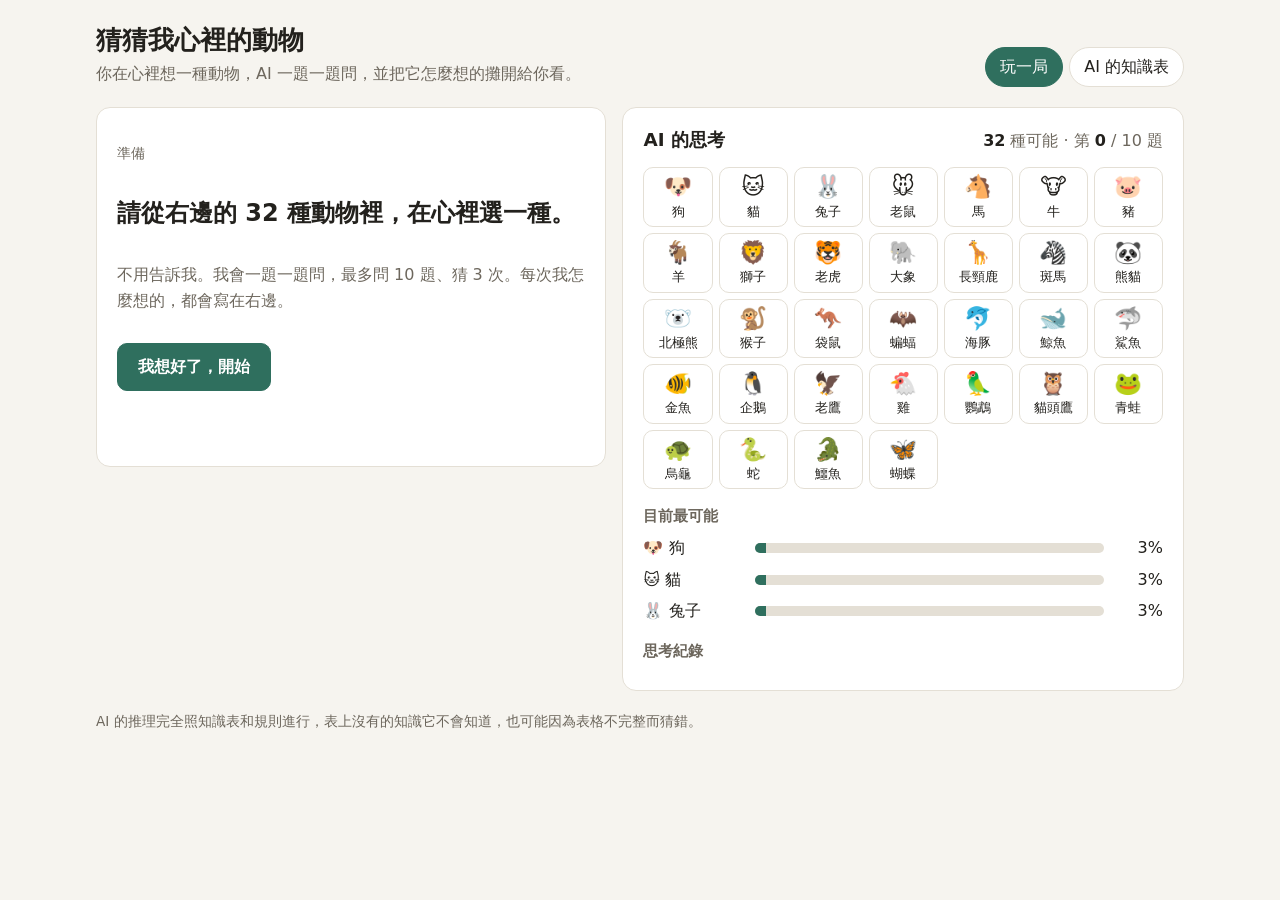
==== index.html @ 11b86e3d "Add files via upload" ====
<!doctype html>
<html lang="zh-Hant">
<head>
  <meta charset="utf-8">
  <meta name="viewport" content="width=device-width, initial-scale=1">
  <title>猜猜我心裡的動物</title>
  <meta name="description" content="你在心裡想一種動物，AI 一題一題問，並把推理過程攤開給你看。">
  <link rel="stylesheet" href="style.css?v=4">
</head>
<body>
  <header class="top">
    <div>
      <h1>猜猜我心裡的動物</h1>
      <p class="tagline">你在心裡想一種動物，AI 一題一題問，並把它怎麼想的攤開給你看。</p>
    </div>
    <nav class="tabs" aria-label="頁面">
      <button type="button" data-view="game" aria-pressed="true">玩一局</button>
      <button type="button" data-view="table" aria-pressed="false">AI 的知識表</button>
    </nav>
  </header>

  <main id="view-game" class="layout">
    <section class="card stage" id="stage" aria-live="polite"></section>

    <aside class="card think" aria-label="AI 的思考">
      <div class="think-head">
        <h2>AI 的思考</h2>
        <p class="stat"><strong id="alive-count">32</strong> 種可能 · 第 <strong id="qno">0</strong> / <span id="qmax">10</span> 題</p>
      </div>
      <div id="chips" class="chips"></div>
      <h3>目前最可能</h3>
      <ol id="top" class="top-list"></ol>
      <h3>思考紀錄</h3>
      <ol id="log" class="log"></ol>
    </aside>
  </main>

  <main id="view-table" class="table-view" hidden>
    <section class="card">
      <h2>AI 是怎麼被教會的</h2>
      <ol class="rules">
        <li><strong>知識表：</strong>下面這張表記錄每種動物有哪些特徵。AI 只知道表上的東西。</li>
        <li><strong>選題規則：</strong>每次挑一題，讓「回答是」和「回答否」留下的可能性最接近一半，這樣每題都能刪掉最多。</li>
        <li><strong>容錯規則：</strong>你的答案和表不合時，AI 不會直接刪掉那種動物，只把可能性降成原本的 5%，因為你也可能答錯。</li>
        <li><strong>開口規則：</strong>最可能的動物把握度到 75%、問滿 10 題，或剩下的問題分不開時，AI 就猜。最多猜 3 次。</li>
        <li><strong>學習：</strong>猜錯後，你可以教 AI 修正表格。修正只存在這台瀏覽器裡，顯示成黃色格子。</li>
      </ol>
      <p class="taught-note" id="taught-note"></p>
      <button type="button" class="ghost" id="reset-taught">清除我教過的修正</button>
    </section>
    <section class="card table-wrap">
      <table id="kb-table"></table>
    </section>
  </main>

  <footer class="foot">
    AI 的推理完全照知識表和規則進行，表上沒有的知識它不會知道，也可能因為表格不完整而猜錯。
  </footer>

  <script type="module" src="app.js?v=4"></script>
</body>
</html>
---- style.css ----
:root {
  --bg: #f6f4ef;
  --card: #ffffff;
  --ink: #23211d;
  --muted: #6d675d;
  --line: #e4dfd5;
  --accent: #2f6f5e;
  --accent-ink: #ffffff;
  --accent-soft: #e2efe9;
  --warn-soft: #fbf0c9;
  --no: #8a4b3c;
  --bar: #2f6f5e;
  --out: 0.22;
}
@media (prefers-color-scheme: dark) {
  :root:not([data-theme="light"]) {
    --bg: #171816;
    --card: #222420;
    --ink: #ecebe6;
    --muted: #a6a398;
    --line: #34362f;
    --accent: #6cc2a6;
    --accent-ink: #10201b;
    --accent-soft: #1f3a32;
    --warn-soft: #4a4020;
    --no: #e09a87;
    --bar: #6cc2a6;
    --out: 0.25;
  }
}
:root[data-theme="dark"] {
  --bg: #171816; --card: #222420; --ink: #ecebe6; --muted: #a6a398; --line: #34362f;
  --accent: #6cc2a6; --accent-ink: #10201b; --accent-soft: #1f3a32; --warn-soft: #4a4020;
  --no: #e09a87; --bar: #6cc2a6; --out: 0.25;
}

* { box-sizing: border-box; }
[hidden] { display: none !important; }
body {
  margin: 0;
  background: var(--bg);
  color: var(--ink);
  font-family: "Noto Sans TC", "Microsoft JhengHei", "PingFang TC", system-ui, sans-serif;
  line-height: 1.6;
}
h1, h2, h3 { line-height: 1.3; margin: 0; }
h1 { font-size: 1.6rem; }
h2 { font-size: 1.15rem; }
h3 { font-size: 0.95rem; color: var(--muted); margin: 18px 0 8px; font-weight: 600; }
button { font: inherit; cursor: pointer; }
button:disabled { cursor: default; opacity: 0.5; }

.top {
  max-width: 1120px; margin: 0 auto; padding: 24px 16px 8px;
  display: flex; gap: 16px; align-items: flex-end; justify-content: space-between; flex-wrap: wrap;
}
.tagline { margin: 4px 0 0; color: var(--muted); }
.tabs { display: flex; gap: 6px; }
.tabs button {
  border: 1px solid var(--line); background: var(--card); color: var(--ink);
  padding: 6px 14px; border-radius: 999px;
}
.tabs button[aria-pressed="true"] { background: var(--accent); color: var(--accent-ink); border-color: var(--accent); }

.layout {
  max-width: 1120px; margin: 0 auto; padding: 12px 16px;
  display: grid; grid-template-columns: minmax(0, 1fr) minmax(0, 1.1fr); gap: 16px; align-items: start;
}
.card { background: var(--card); border: 1px solid var(--line); border-radius: 14px; padding: 20px; }

/* 左邊：問答 */
.stage { min-height: 360px; display: flex; flex-direction: column; gap: 14px; }
.step-label { color: var(--muted); font-size: 0.9rem; }
.question { font-size: 1.5rem; font-weight: 700; margin: 0; }
.answers { display: flex; gap: 10px; flex-wrap: wrap; }
.btn {
  border: 1px solid var(--line); background: var(--card); color: var(--ink);
  padding: 10px 20px; border-radius: 10px; font-weight: 600;
}
.btn.primary { background: var(--accent); color: var(--accent-ink); border-color: var(--accent); }
.btn.no { color: var(--no); }
.ghost { border: 1px solid var(--line); background: transparent; color: var(--ink); padding: 6px 12px; border-radius: 8px; }
.why { background: var(--accent-soft); border-radius: 10px; padding: 12px 14px; }
.why strong { display: block; margin-bottom: 2px; }
.thinking { color: var(--muted); }
.thinking::after { content: "…"; animation: dots 1s steps(3) infinite; }
@keyframes dots { 0% { content: "."; } 33% { content: ".."; } 66% { content: "..."; } }
.guess-emoji { font-size: 4.5rem; line-height: 1; }
.guess-name { font-size: 1.8rem; font-weight: 700; }
.muted { color: var(--muted); }
.pick-grid { display: grid; grid-template-columns: repeat(auto-fill, minmax(84px, 1fr)); gap: 8px; }
.pick-grid button {
  border: 1px solid var(--line); background: var(--card); color: var(--ink);
  border-radius: 10px; padding: 8px 4px; display: flex; flex-direction: column; align-items: center;
}
.pick-grid .e { font-size: 1.6rem; }
.review { margin: 0; padding-left: 20px; }
.review li { margin-bottom: 6px; }

/* 右邊：思考面板 */
.think-head { display: flex; justify-content: space-between; align-items: baseline; gap: 8px; flex-wrap: wrap; }
.stat { margin: 0; color: var(--muted); }
.stat strong { color: var(--ink); }
.chips { display: grid; grid-template-columns: repeat(auto-fill, minmax(64px, 1fr)); gap: 6px; margin-top: 14px; }
.chip {
  border: 1px solid var(--line); border-radius: 10px; padding: 4px 2px; text-align: center; font-size: 0.8rem;
  transition: opacity 0.5s, transform 0.5s, background 0.5s;
}
.chip .e { display: block; font-size: 1.4rem; line-height: 1.3; }
.chip.out { opacity: var(--out); transform: scale(0.94); }
.chip.lead { background: var(--accent-soft); border-color: var(--accent); }
.top-list { list-style: none; margin: 0; padding: 0; display: grid; gap: 6px; }
.top-list li { display: grid; grid-template-columns: 6.5em 1fr 3.2em; align-items: center; gap: 8px; }
.bar { height: 10px; background: var(--line); border-radius: 99px; overflow: hidden; }
.bar span { display: block; height: 100%; background: var(--bar); transition: width 0.5s; }
.pct { text-align: right; font-variant-numeric: tabular-nums; }
.log { margin: 0; padding-left: 20px; max-height: 300px; overflow-y: auto; font-size: 0.92rem; }
.log li { margin-bottom: 4px; animation: fade 0.35s ease-out; }
.log li.head { font-weight: 700; margin-top: 8px; }
@keyframes fade { from { opacity: 0; transform: translateY(4px); } to { opacity: 1; transform: none; } }

/* 知識表 */
.table-view { max-width: 1120px; margin: 0 auto; padding: 12px 16px; display: grid; gap: 16px; }
.rules { padding-left: 20px; margin: 10px 0; }
.rules li { margin-bottom: 6px; }
.taught-note { color: var(--muted); }
.table-wrap { overflow-x: auto; padding: 0; }
#kb-table { border-collapse: collapse; font-size: 0.85rem; min-width: 100%; }
#kb-table th, #kb-table td { border-bottom: 1px solid var(--line); padding: 6px 8px; text-align: center; white-space: nowrap; }
#kb-table th:first-child, #kb-table td:first-child { text-align: left; position: sticky; left: 0; background: var(--card); }
#kb-table thead th { color: var(--muted); font-weight: 600; }
#kb-table td.yes { color: var(--accent); font-weight: 700; }
#kb-table td.no { color: var(--line); }
#kb-table td.taught { background: var(--warn-soft); }

.foot { max-width: 1120px; margin: 0 auto; padding: 8px 16px 32px; color: var(--muted); font-size: 0.85rem; }

@media (max-width: 760px) {
  .layout { grid-template-columns: 1fr; }
  .stage { min-height: 0; }
  .question { font-size: 1.3rem; }
  .top-list li { grid-template-columns: 5.5em 1fr 3em; }
}
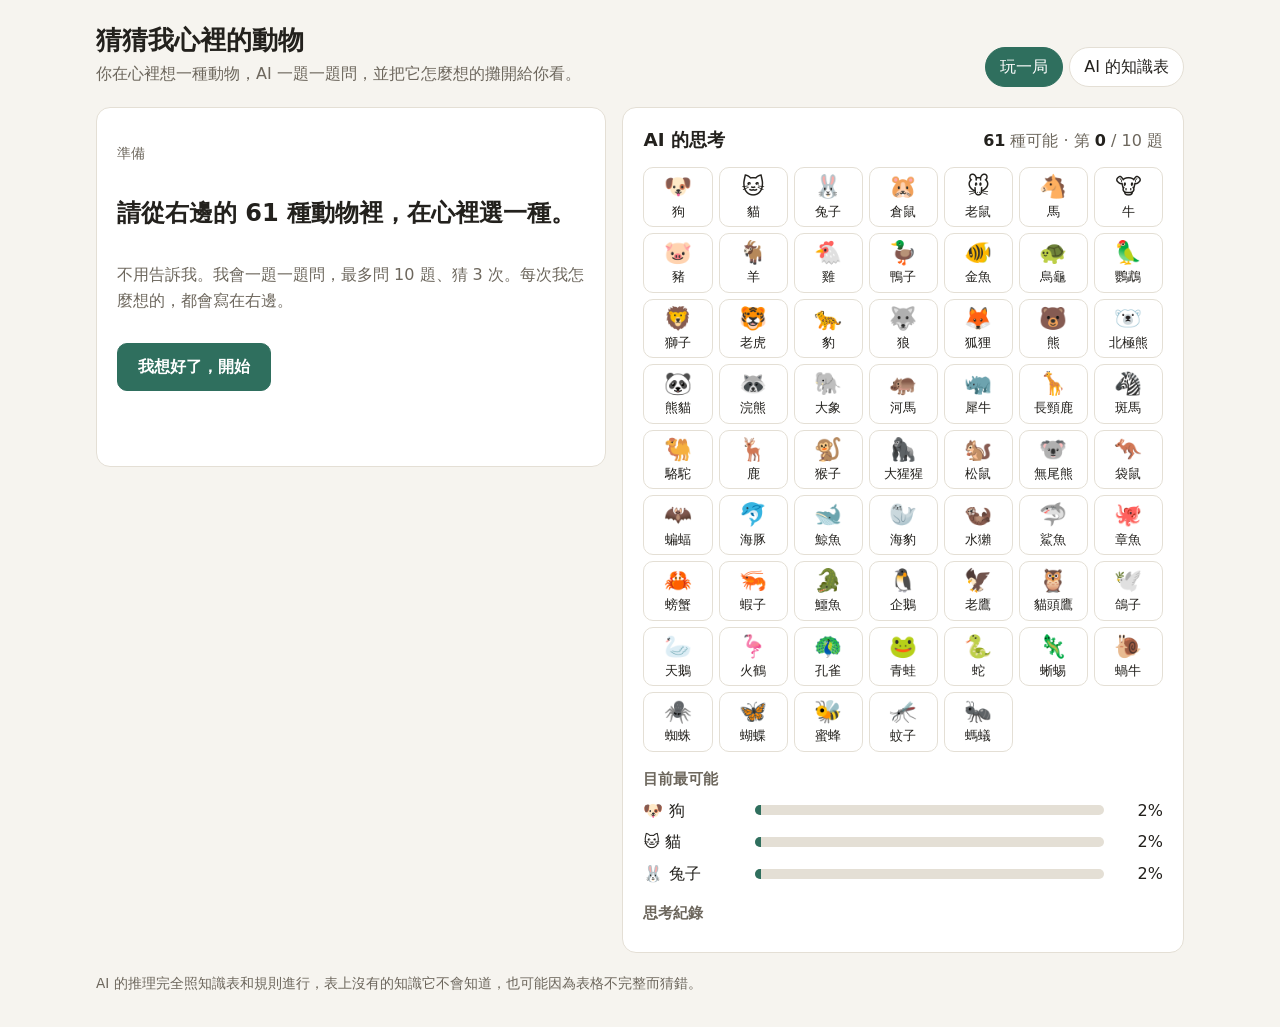
==== commit 30798f6e: "Add files via upload" ====
--- a/index.html
+++ b/index.html
@@ -5,7 +5,7 @@
   <meta name="viewport" content="width=device-width, initial-scale=1">
   <title>猜猜我心裡的動物</title>
   <meta name="description" content="你在心裡想一種動物，AI 一題一題問，並把推理過程攤開給你看。">
-  <link rel="stylesheet" href="style.css?v=4">
+  <link rel="stylesheet" href="style.css?v=5">
 </head>
 <body>
   <header class="top">
@@ -25,7 +25,7 @@
     <aside class="card think" aria-label="AI 的思考">
       <div class="think-head">
         <h2>AI 的思考</h2>
-        <p class="stat"><strong id="alive-count">32</strong> 種可能 · 第 <strong id="qno">0</strong> / <span id="qmax">10</span> 題</p>
+        <p class="stat"><strong id="alive-count"></strong> 種可能 · 第 <strong id="qno">0</strong> / <span id="qmax">10</span> 題</p>
       </div>
       <div id="chips" class="chips"></div>
       <h3>目前最可能</h3>
@@ -57,6 +57,6 @@
     AI 的推理完全照知識表和規則進行，表上沒有的知識它不會知道，也可能因為表格不完整而猜錯。
   </footer>
 
-  <script type="module" src="app.js?v=4"></script>
+  <script type="module" src="app.js?v=5"></script>
 </body>
 </html>
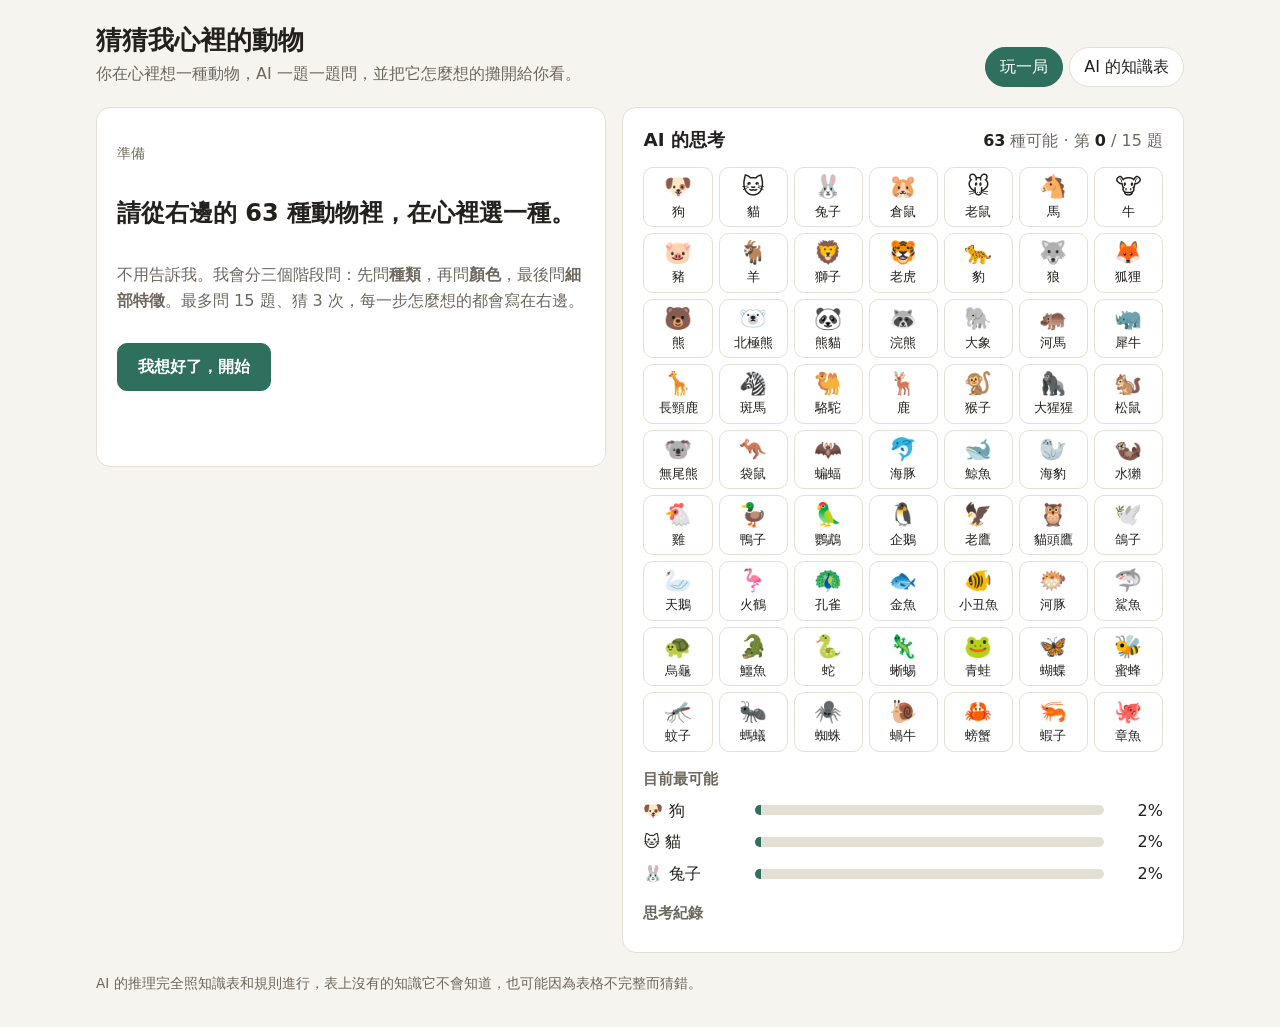
==== commit be26bdb6: "Add files via upload" ====
--- a/index.html
+++ b/index.html
@@ -5,7 +5,7 @@
   <meta name="viewport" content="width=device-width, initial-scale=1">
   <title>猜猜我心裡的動物</title>
   <meta name="description" content="你在心裡想一種動物，AI 一題一題問，並把推理過程攤開給你看。">
-  <link rel="stylesheet" href="style.css?v=5">
+  <link rel="stylesheet" href="style.css?v=8">
 </head>
 <body>
   <header class="top">
@@ -40,9 +40,10 @@
       <h2>AI 是怎麼被教會的</h2>
       <ol class="rules">
         <li><strong>知識表：</strong>下面這張表記錄每種動物有哪些特徵。AI 只知道表上的東西。</li>
-        <li><strong>選題規則：</strong>每次挑一題，讓「回答是」和「回答否」留下的可能性最接近一半，這樣每題都能刪掉最多。</li>
+        <li><strong>分階段問：</strong>先問種類（哺乳類、鳥類、魚類……），再問顏色（最多 3 題），最後問細部特徵。上一個階段已經分不出差別，才進到下一個階段。</li>
+        <li><strong>選題規則：</strong>在同一個階段裡，挑「回答是」和「回答否」留下的動物最接近一半的問題，這樣每題都能刪掉最多。</li>
         <li><strong>容錯規則：</strong>你的答案和表不合時，AI 不會直接刪掉那種動物，只把可能性降成原本的 5%，因為你也可能答錯。</li>
-        <li><strong>開口規則：</strong>最可能的動物把握度到 75%、問滿 10 題，或剩下的問題分不開時，AI 就猜。最多猜 3 次。</li>
+        <li><strong>開口規則：</strong>剩下的問題都分不開、而且至少問過 3 題細部特徵時，AI 才猜；細部特徵不夠，就先問「確認題」，確認最可能的那種動物。問滿 15 題也會直接猜。最多猜 3 次。</li>
         <li><strong>學習：</strong>猜錯後，你可以教 AI 修正表格。修正只存在這台瀏覽器裡，顯示成黃色格子。</li>
       </ol>
       <p class="taught-note" id="taught-note"></p>
@@ -57,6 +58,6 @@
     AI 的推理完全照知識表和規則進行，表上沒有的知識它不會知道，也可能因為表格不完整而猜錯。
   </footer>
 
-  <script type="module" src="app.js?v=5"></script>
+  <script type="module" src="app.js?v=8"></script>
 </body>
 </html>
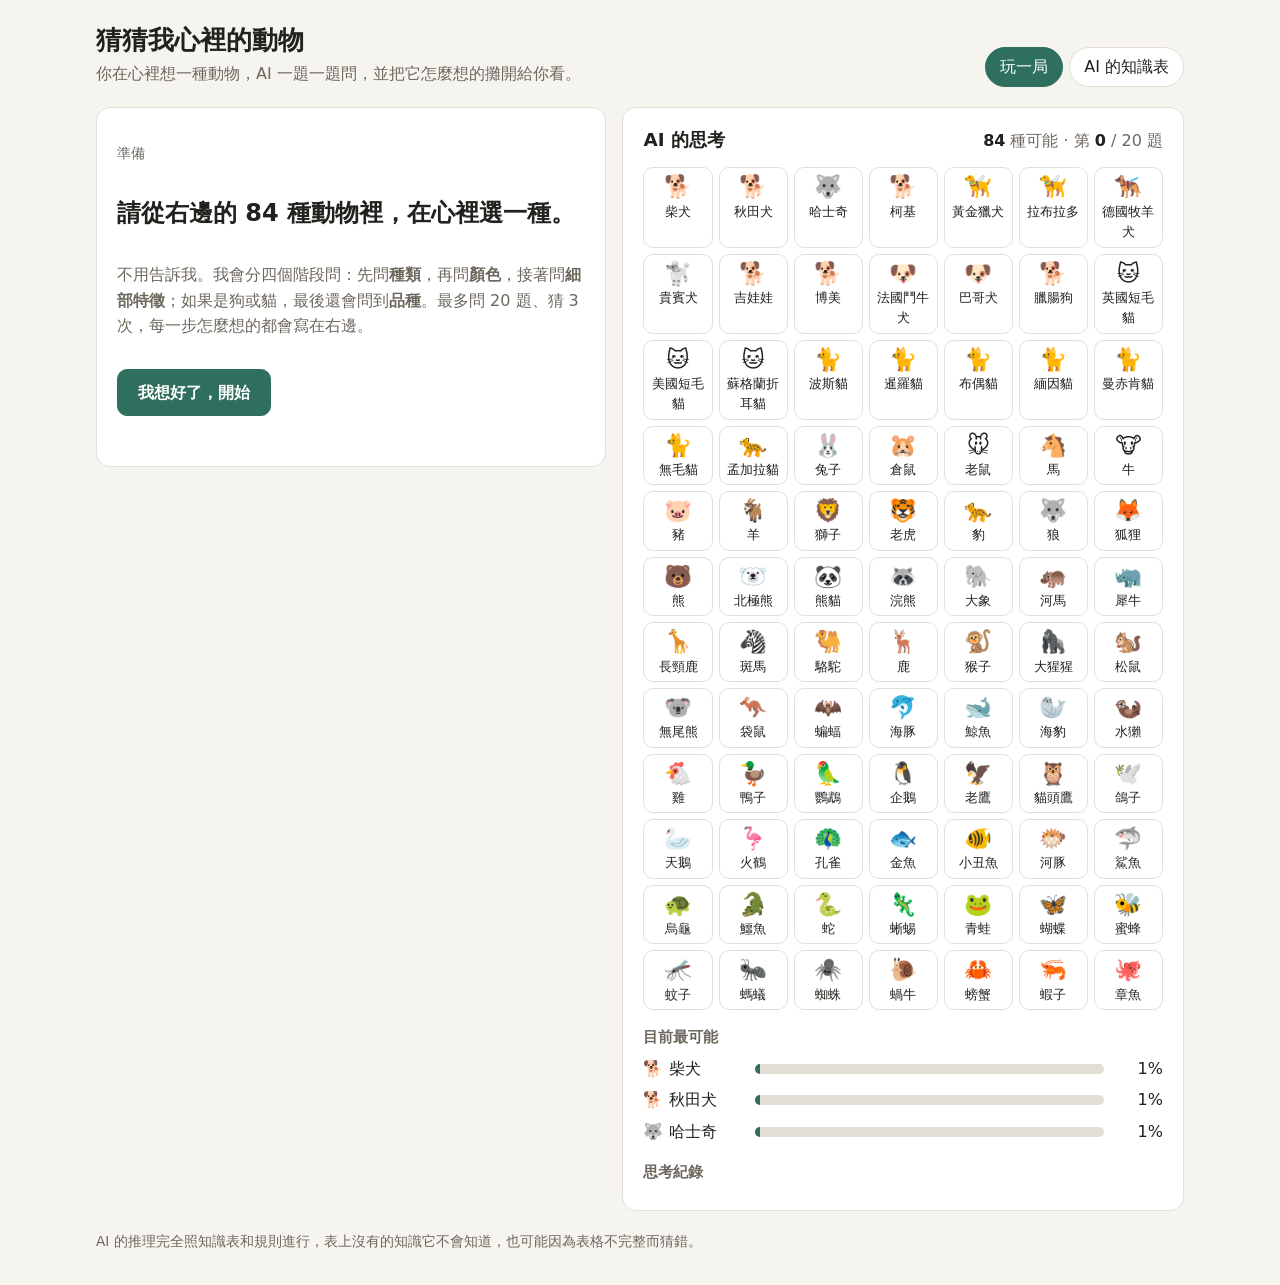
==== commit 8bdb18c9: "Add files via upload" ====
--- a/index.html
+++ b/index.html
@@ -5,7 +5,7 @@
   <meta name="viewport" content="width=device-width, initial-scale=1">
   <title>猜猜我心裡的動物</title>
   <meta name="description" content="你在心裡想一種動物，AI 一題一題問，並把推理過程攤開給你看。">
-  <link rel="stylesheet" href="style.css?v=8">
+  <link rel="stylesheet" href="style.css?v=10">
 </head>
 <body>
   <header class="top">
@@ -40,10 +40,10 @@
       <h2>AI 是怎麼被教會的</h2>
       <ol class="rules">
         <li><strong>知識表：</strong>下面這張表記錄每種動物有哪些特徵。AI 只知道表上的東西。</li>
-        <li><strong>分階段問：</strong>先問種類（哺乳類、鳥類、魚類……），再問顏色（最多 3 題），最後問細部特徵。上一個階段已經分不出差別，才進到下一個階段。</li>
+        <li><strong>分階段問：</strong>先問種類（哺乳類、鳥類、魚類……），再問顏色（最多 3 題），接著問細部特徵；如果剩下的是同一種動物的不同品種（狗、貓），最後問品種特徵，例如立耳或垂耳、長毛、短腿、扁臉。上一個階段已經分不出差別，才進到下一個階段。</li>
         <li><strong>選題規則：</strong>在同一個階段裡，挑「回答是」和「回答否」留下的動物最接近一半的問題，這樣每題都能刪掉最多。</li>
         <li><strong>容錯規則：</strong>你的答案和表不合時，AI 不會直接刪掉那種動物，只把可能性降成原本的 5%，因為你也可能答錯。</li>
-        <li><strong>開口規則：</strong>剩下的問題都分不開、而且至少問過 3 題細部特徵時，AI 才猜；細部特徵不夠，就先問「確認題」，確認最可能的那種動物。問滿 15 題也會直接猜。最多猜 3 次。</li>
+        <li><strong>開口規則：</strong>剩下的問題都分不開、而且至少問過 3 題細部特徵時，AI 才猜；細部特徵不夠，就先問「確認題」，確認最可能的那種動物。問滿 20 題也會直接猜。最多猜 3 次。</li>
         <li><strong>學習：</strong>猜錯後，你可以教 AI 修正表格。修正只存在這台瀏覽器裡，顯示成黃色格子。</li>
       </ol>
       <p class="taught-note" id="taught-note"></p>
@@ -58,6 +58,6 @@
     AI 的推理完全照知識表和規則進行，表上沒有的知識它不會知道，也可能因為表格不完整而猜錯。
   </footer>
 
-  <script type="module" src="app.js?v=8"></script>
+  <script type="module" src="app.js?v=10"></script>
 </body>
 </html>
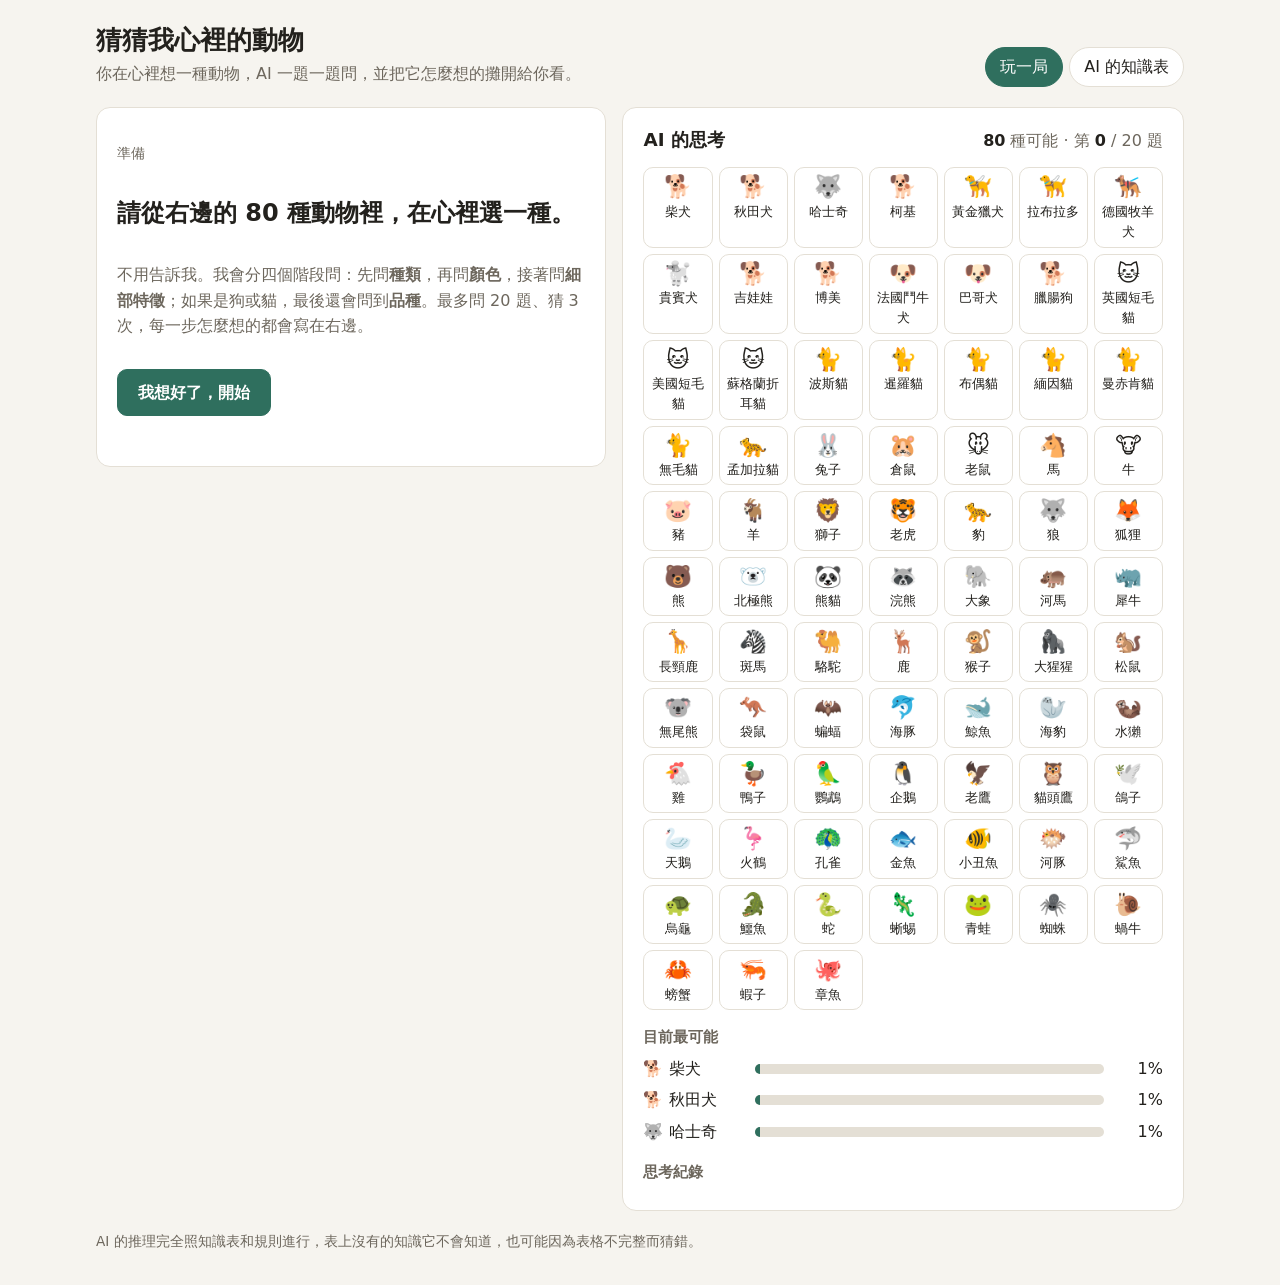
==== commit cfcea8e7: "Add files via upload" ====
--- a/index.html
+++ b/index.html
@@ -5,7 +5,7 @@
   <meta name="viewport" content="width=device-width, initial-scale=1">
   <title>猜猜我心裡的動物</title>
   <meta name="description" content="你在心裡想一種動物，AI 一題一題問，並把推理過程攤開給你看。">
-  <link rel="stylesheet" href="style.css?v=10">
+  <link rel="stylesheet" href="css/style.css?v=12">
 </head>
 <body>
   <header class="top">
@@ -58,6 +58,6 @@
     AI 的推理完全照知識表和規則進行，表上沒有的知識它不會知道，也可能因為表格不完整而猜錯。
   </footer>
 
-  <script type="module" src="app.js?v=10"></script>
+  <script type="module" src="js/app.js?v=12"></script>
 </body>
 </html>
--- a/css/style.css
+++ b/css/style.css
@@ -0,0 +1,143 @@
+:root {
+  --bg: #f6f4ef;
+  --card: #ffffff;
+  --ink: #23211d;
+  --muted: #6d675d;
+  --line: #e4dfd5;
+  --accent: #2f6f5e;
+  --accent-ink: #ffffff;
+  --accent-soft: #e2efe9;
+  --warn-soft: #fbf0c9;
+  --no: #8a4b3c;
+  --bar: #2f6f5e;
+  --out: 0.22;
+}
+@media (prefers-color-scheme: dark) {
+  :root:not([data-theme="light"]) {
+    --bg: #171816;
+    --card: #222420;
+    --ink: #ecebe6;
+    --muted: #a6a398;
+    --line: #34362f;
+    --accent: #6cc2a6;
+    --accent-ink: #10201b;
+    --accent-soft: #1f3a32;
+    --warn-soft: #4a4020;
+    --no: #e09a87;
+    --bar: #6cc2a6;
+    --out: 0.25;
+  }
+}
+:root[data-theme="dark"] {
+  --bg: #171816; --card: #222420; --ink: #ecebe6; --muted: #a6a398; --line: #34362f;
+  --accent: #6cc2a6; --accent-ink: #10201b; --accent-soft: #1f3a32; --warn-soft: #4a4020;
+  --no: #e09a87; --bar: #6cc2a6; --out: 0.25;
+}
+
+* { box-sizing: border-box; }
+[hidden] { display: none !important; }
+body {
+  margin: 0;
+  background: var(--bg);
+  color: var(--ink);
+  font-family: "Noto Sans TC", "Microsoft JhengHei", "PingFang TC", system-ui, sans-serif;
+  line-height: 1.6;
+}
+h1, h2, h3 { line-height: 1.3; margin: 0; }
+h1 { font-size: 1.6rem; }
+h2 { font-size: 1.15rem; }
+h3 { font-size: 0.95rem; color: var(--muted); margin: 18px 0 8px; font-weight: 600; }
+button { font: inherit; cursor: pointer; }
+button:disabled { cursor: default; opacity: 0.5; }
+
+.top {
+  max-width: 1120px; margin: 0 auto; padding: 24px 16px 8px;
+  display: flex; gap: 16px; align-items: flex-end; justify-content: space-between; flex-wrap: wrap;
+}
+.tagline { margin: 4px 0 0; color: var(--muted); }
+.tabs { display: flex; gap: 6px; }
+.tabs button {
+  border: 1px solid var(--line); background: var(--card); color: var(--ink);
+  padding: 6px 14px; border-radius: 999px;
+}
+.tabs button[aria-pressed="true"] { background: var(--accent); color: var(--accent-ink); border-color: var(--accent); }
+
+.layout {
+  max-width: 1120px; margin: 0 auto; padding: 12px 16px;
+  display: grid; grid-template-columns: minmax(0, 1fr) minmax(0, 1.1fr); gap: 16px; align-items: start;
+}
+.card { background: var(--card); border: 1px solid var(--line); border-radius: 14px; padding: 20px; }
+
+/* 左邊：問答 */
+.stage { min-height: 360px; display: flex; flex-direction: column; gap: 14px; }
+.step-label { color: var(--muted); font-size: 0.9rem; }
+.question { font-size: 1.5rem; font-weight: 700; margin: 0; }
+.answers { display: flex; gap: 10px; flex-wrap: wrap; }
+.btn {
+  border: 1px solid var(--line); background: var(--card); color: var(--ink);
+  padding: 10px 20px; border-radius: 10px; font-weight: 600;
+}
+.btn.primary { background: var(--accent); color: var(--accent-ink); border-color: var(--accent); }
+.btn.no { color: var(--no); }
+.ghost { border: 1px solid var(--line); background: transparent; color: var(--ink); padding: 6px 12px; border-radius: 8px; }
+.why { background: var(--accent-soft); border-radius: 10px; padding: 12px 14px; }
+.why strong { display: block; margin-bottom: 2px; }
+.thinking { color: var(--muted); }
+.thinking::after { content: "…"; animation: dots 1s steps(3) infinite; }
+@keyframes dots { 0% { content: "."; } 33% { content: ".."; } 66% { content: "..."; } }
+.guess-emoji { font-size: 4.5rem; line-height: 1; }
+.guess-name { font-size: 1.8rem; font-weight: 700; }
+.muted { color: var(--muted); }
+.pick-grid { display: grid; grid-template-columns: repeat(auto-fill, minmax(84px, 1fr)); gap: 8px; }
+.pick-grid button {
+  border: 1px solid var(--line); background: var(--card); color: var(--ink);
+  border-radius: 10px; padding: 8px 4px; display: flex; flex-direction: column; align-items: center;
+}
+.pick-grid .e { font-size: 1.6rem; }
+.review { margin: 0; padding-left: 20px; }
+.review li { margin-bottom: 6px; }
+
+/* 右邊：思考面板 */
+.think-head { display: flex; justify-content: space-between; align-items: baseline; gap: 8px; flex-wrap: wrap; }
+.stat { margin: 0; color: var(--muted); }
+.stat strong { color: var(--ink); }
+.chips { display: grid; grid-template-columns: repeat(auto-fill, minmax(64px, 1fr)); gap: 6px; margin-top: 14px; }
+.chip {
+  border: 1px solid var(--line); border-radius: 10px; padding: 4px 2px; text-align: center; font-size: 0.8rem;
+  transition: opacity 0.5s, transform 0.5s, background 0.5s;
+}
+.chip .e { display: block; font-size: 1.4rem; line-height: 1.3; }
+.chip.out { opacity: var(--out); transform: scale(0.94); }
+.chip.lead { background: var(--accent-soft); border-color: var(--accent); }
+.top-list { list-style: none; margin: 0; padding: 0; display: grid; gap: 6px; }
+.top-list li { display: grid; grid-template-columns: 6.5em 1fr 3.2em; align-items: center; gap: 8px; }
+.bar { height: 10px; background: var(--line); border-radius: 99px; overflow: hidden; }
+.bar span { display: block; height: 100%; background: var(--bar); transition: width 0.5s; }
+.pct { text-align: right; font-variant-numeric: tabular-nums; }
+.log { margin: 0; padding-left: 20px; max-height: 300px; overflow-y: auto; font-size: 0.92rem; }
+.log li { margin-bottom: 4px; animation: fade 0.35s ease-out; }
+.log li.head { font-weight: 700; margin-top: 8px; }
+@keyframes fade { from { opacity: 0; transform: translateY(4px); } to { opacity: 1; transform: none; } }
+
+/* 知識表 */
+.table-view { max-width: 1120px; margin: 0 auto; padding: 12px 16px; display: grid; gap: 16px; }
+.rules { padding-left: 20px; margin: 10px 0; }
+.rules li { margin-bottom: 6px; }
+.taught-note { color: var(--muted); }
+.table-wrap { overflow-x: auto; padding: 0; }
+#kb-table { border-collapse: collapse; font-size: 0.85rem; min-width: 100%; }
+#kb-table th, #kb-table td { border-bottom: 1px solid var(--line); padding: 6px 8px; text-align: center; white-space: nowrap; }
+#kb-table th:first-child, #kb-table td:first-child { text-align: left; position: sticky; left: 0; background: var(--card); }
+#kb-table thead th { color: var(--muted); font-weight: 600; }
+#kb-table td.yes { color: var(--accent); font-weight: 700; }
+#kb-table td.no { color: var(--line); }
+#kb-table td.taught { background: var(--warn-soft); }
+
+.foot { max-width: 1120px; margin: 0 auto; padding: 8px 16px 32px; color: var(--muted); font-size: 0.85rem; }
+
+@media (max-width: 760px) {
+  .layout { grid-template-columns: 1fr; }
+  .stage { min-height: 0; }
+  .question { font-size: 1.3rem; }
+  .top-list li { grid-template-columns: 5.5em 1fr 3em; }
+}
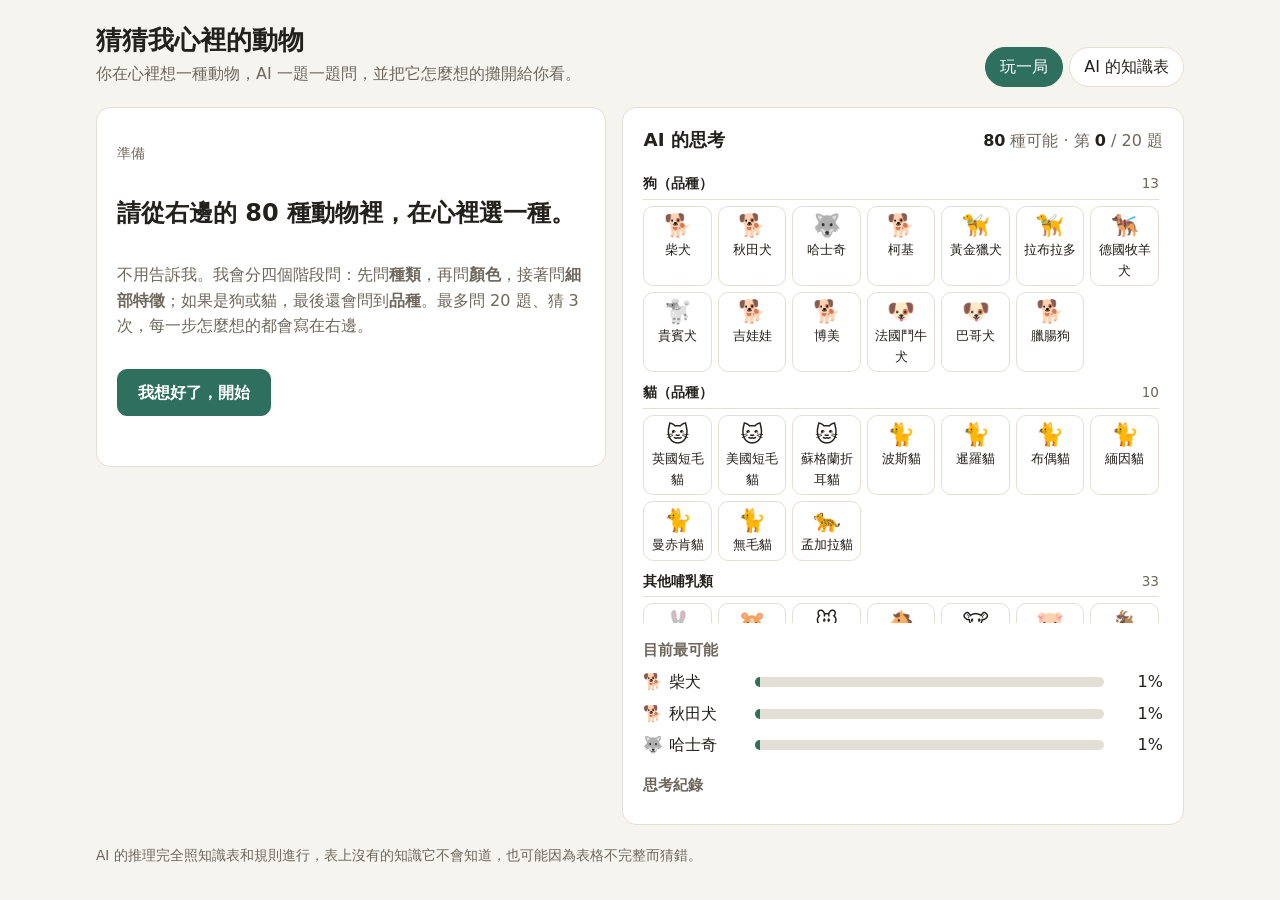
==== commit b4d0e866: "Add files via upload" ====
--- a/index.html
+++ b/index.html
@@ -5,7 +5,7 @@
   <meta name="viewport" content="width=device-width, initial-scale=1">
   <title>猜猜我心裡的動物</title>
   <meta name="description" content="你在心裡想一種動物，AI 一題一題問，並把推理過程攤開給你看。">
-  <link rel="stylesheet" href="css/style.css?v=12">
+  <link rel="stylesheet" href="css/style.css?v=13">
 </head>
 <body>
   <header class="top">
@@ -27,7 +27,7 @@
         <h2>AI 的思考</h2>
         <p class="stat"><strong id="alive-count"></strong> 種可能 · 第 <strong id="qno">0</strong> / <span id="qmax">10</span> 題</p>
       </div>
-      <div id="chips" class="chips"></div>
+      <div id="chips" class="chip-groups"></div>
       <h3>目前最可能</h3>
       <ol id="top" class="top-list"></ol>
       <h3>思考紀錄</h3>
@@ -58,6 +58,6 @@
     AI 的推理完全照知識表和規則進行，表上沒有的知識它不會知道，也可能因為表格不完整而猜錯。
   </footer>
 
-  <script type="module" src="js/app.js?v=12"></script>
+  <script type="module" src="js/app.js?v=13"></script>
 </body>
 </html>
--- a/css/style.css
+++ b/css/style.css
@@ -94,6 +94,7 @@
   border-radius: 10px; padding: 8px 4px; display: flex; flex-direction: column; align-items: center;
 }
 .pick-grid .e { font-size: 1.6rem; }
+.pick-title { margin: 8px 0 0; font-size: 0.9rem; color: var(--muted); font-weight: 600; }
 .review { margin: 0; padding-left: 20px; }
 .review li { margin-bottom: 6px; }
 
@@ -101,7 +102,16 @@
 .think-head { display: flex; justify-content: space-between; align-items: baseline; gap: 8px; flex-wrap: wrap; }
 .stat { margin: 0; color: var(--muted); }
 .stat strong { color: var(--ink); }
-.chips { display: grid; grid-template-columns: repeat(auto-fill, minmax(64px, 1fr)); gap: 6px; margin-top: 14px; }
+.chip-groups { margin-top: 10px; max-height: 460px; overflow-y: auto; padding-right: 4px; }
+.chip-group { margin-top: 10px; transition: opacity 0.5s; }
+.chip-group.empty { opacity: 0.4; }
+.chip-group h4 {
+  display: flex; justify-content: space-between; align-items: baseline; gap: 8px;
+  margin: 0 0 6px; padding-bottom: 4px; border-bottom: 1px solid var(--line);
+  font-size: 0.85rem; font-weight: 600; color: var(--ink);
+}
+.group-count { color: var(--muted); font-weight: 400; font-variant-numeric: tabular-nums; }
+.chips { display: grid; grid-template-columns: repeat(auto-fill, minmax(64px, 1fr)); gap: 6px; }
 .chip {
   border: 1px solid var(--line); border-radius: 10px; padding: 4px 2px; text-align: center; font-size: 0.8rem;
   transition: opacity 0.5s, transform 0.5s, background 0.5s;
@@ -132,6 +142,7 @@
 #kb-table td.yes { color: var(--accent); font-weight: 700; }
 #kb-table td.no { color: var(--line); }
 #kb-table td.taught { background: var(--warn-soft); }
+#kb-table tr.group-row th { text-align: left; position: sticky; left: 0; background: var(--accent-soft); color: var(--ink); padding: 8px; font-size: 0.9rem; }
 
 .foot { max-width: 1120px; margin: 0 auto; padding: 8px 16px 32px; color: var(--muted); font-size: 0.85rem; }
 
